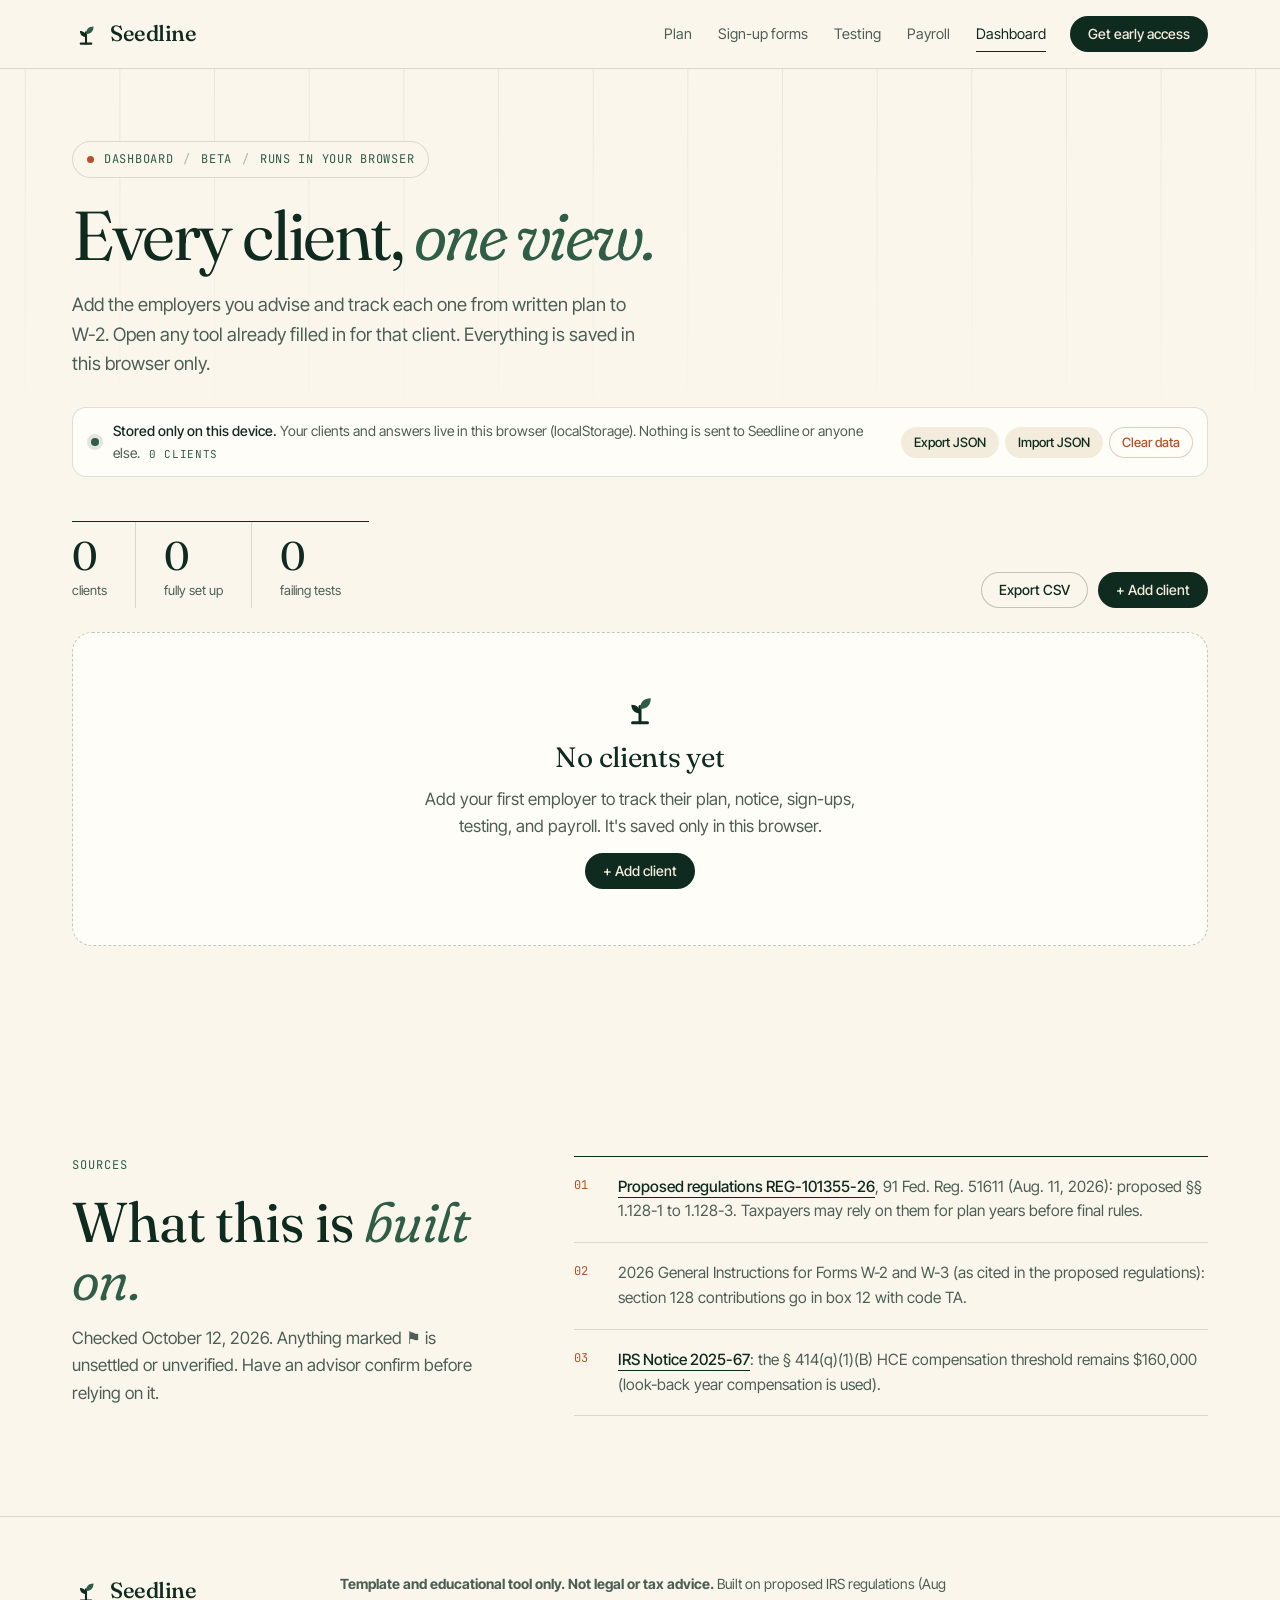
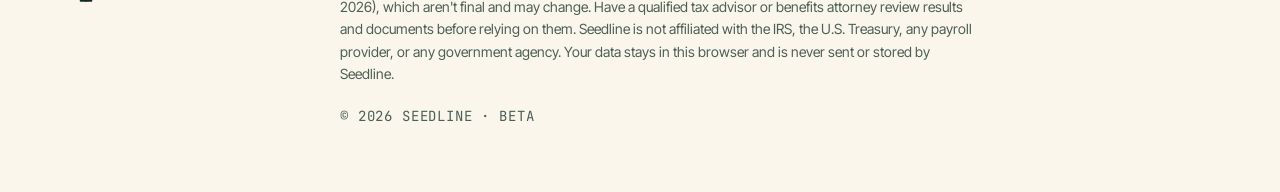
==== app/index.html @ e75ae137 "Add accountant dashboard" ====
<!doctype html><html lang="en"><head><meta charset="utf-8"><meta name="viewport" content="width=device-width,initial-scale=1">
<title>Accountant dashboard | Seedline</title><meta name="description" content="Track Trump Account contribution programs across all your client employers: plan, notice, sign-ups, testing, payroll, and deadlines."><meta name="theme-color" content="#0f2a1f">
<link rel="preconnect" href="https://fonts.googleapis.com"><link rel="preconnect" href="https://fonts.gstatic.com" crossorigin>
<link href="https://fonts.googleapis.com/css2?family=Fraunces:ital,opsz,wght@0,9..144,300..700;1,9..144,300..600&family=Inter+Tight:wght@400;500;600&family=JetBrains+Mono:wght@400;500&display=swap" rel="stylesheet">
<link rel="icon" href="data:image/svg+xml,%3Csvg xmlns='http://www.w3.org/2000/svg' viewBox='0 0 32 32'%3E%3Crect width='32' height='32' rx='8' fill='%230f2a1f'/%3E%3Cpath d='M16 26V14' stroke='%23f3ecdc' stroke-width='2.4' stroke-linecap='round'/%3E%3Cpath d='M16 16c0-5 3-8 8-8 0 5-3 8-8 8z' fill='%23e8ff6b'/%3E%3Cpath d='M16 19c0-4-2.5-6.5-6.5-6.5 0 4 2.5 6.5 6.5 6.5z' fill='%23f3ecdc'/%3E%3C/svg%3E">
<link rel="stylesheet" href="../style.css"><link rel="stylesheet" href="../plan/plan.css"><link rel="stylesheet" href="../assets/app.css"><link rel="stylesheet" href="app2.css"></head><body>
<a class="skip" href="#main">Skip to content</a>
<svg width="0" height="0" style="position:absolute" aria-hidden="true"><defs><symbol id="mark" viewBox="0 0 32 32"><path d="M16 27V14" stroke="currentColor" stroke-width="2.4" stroke-linecap="round" fill="none"/><path d="M16 16c0-5.5 3.2-8.6 8.6-8.6 0 5.5-3.1 8.6-8.6 8.6z" fill="var(--leaf,#e8ff6b)"/><path d="M16 19.5c0-4.3-2.6-6.9-6.9-6.9 0 4.3 2.6 6.9 6.9 6.9z" fill="currentColor"/><path d="M10 27h12" stroke="currentColor" stroke-width="2.4" stroke-linecap="round"/></symbol></defs></svg>
<header class="nav noprint"><div class="wrap navin">
<a class="logo" href="../" aria-label="Seedline home"><svg class="logomark"><use href="#mark"/></svg><span>Seedline</span></a>
<nav aria-label="Primary"><a href="../plan/">Plan</a><a href="../enroll/">Sign-up forms</a><a href="../test/">Testing</a><a href="../payroll/">Payroll</a><a href="../app/" aria-current=page>Dashboard</a></nav>
<a class="btn sm" href="../#signup">Get early access</a></div></header>
<main id="main">
<section class="phead noprint"><div class="wrap">
<p class="eyebrow"><span class="dot"></span>Dashboard <span class="sep">/</span> Beta <span class="sep">/</span> Runs in your browser</p>
<h1 class="ph1">Every client, <em>one view.</em></h1>
<p class="lead">Add the employers you advise and track each one from written plan to W-2. Open any tool already filled in for that client. Everything is saved in this browser only.</p>
<div class="pickrow" id="pick"></div>
<div class="databar" id="databar"></div>
</div></section>
<section class="builder noprint"><div class="wrap">
<div class="dhead"><div class="kpis" id="kpis"></div><div class="tbtns"><button class="btn ghost sm" id="expcsv">Export CSV</button><button class="btn sm" id="new">+ Add client</button></div></div>
<form class="card addc" id="addf" hidden novalidate><div class="addhd"><p class="kicker" id="addk">New client</p><button type="button" class="x2" id="cancel" aria-label="Close">×</button></div>
 <div class="row"><label class="fld"><span>Employer legal name *</span><input name="name" required></label><label class="fld"><span>EIN (optional)</span><input name="ein" pattern="\d{2}-?\d{7}" placeholder="12-3456789"></label></div>
 <div class="row"><label class="fld"><span>Plan year start *</span><input name="pystart" type="date" required></label><label class="fld"><span>Payroll provider</span><select name="payroll"><option>QuickBooks Payroll</option><option>IRIS Payroll Relief</option><option>Gusto</option><option>ADP</option><option>Paychex</option><option>Other</option></select></label></div>
 <div class="row"><label class="fld"><span>Plan administrator</span><input name="admin" placeholder="Jane Rivera, HR"></label><label class="fld"><span>Admin email</span><input name="aemail" type="email"></label></div>
 <div class="row"><label class="fld"><span>Eligible employees (approx.)</span><input name="eligible" type="number" min="0"></label><label class="fld"><span>Notes</span><input name="notes"></label></div>
 <p class="formerr" id="err" role="alert"></p><button class="btn" type="submit">Save client <span class="arr">→</span></button></form>
<div id="clients" class="clients"></div>
</div></section>
<section class="sec srcs" id="sources"><div class="wrap faqgrid">
<div class="sechead"><p class="kicker">Sources</p><h2>What this is <em>built on.</em></h2><p class="sub">Checked October 12, 2026. Anything marked ⚑ is unsettled or unverified. Have an advisor confirm before relying on it.</p></div>
<ol class="srclist"><li><a class="link" href="https://www.federalregister.gov/documents/2026/08/11/2026-16314/employer-contributions-to-trump-accounts-and-nondiscrimination-rules-for-dependent-care-assistance" target="_blank" rel="noopener">Proposed regulations REG-101355-26</a>, 91 Fed. Reg. 51611 (Aug. 11, 2026): proposed §§ 1.128-1 to 1.128-3. Taxpayers may rely on them for plan years before final rules.</li><li>2026 General Instructions for Forms W-2 and W-3 (as cited in the proposed regulations): section 128 contributions go in box 12 with code TA.</li><li><a class="link" href="https://www.irs.gov/pub/irs-drop/n-25-67.pdf" target="_blank" rel="noopener">IRS Notice 2025-67</a>: the § 414(q)(1)(B) HCE compensation threshold remains $160,000 (look-back year compensation is used).</li></ol></div></section>
</main>
<footer class="noprint"><div class="wrap foot">
<a class="logo" href="../"><svg class="logomark"><use href="#mark"/></svg><span>Seedline</span></a>
<p><b>Template and educational tool only. Not legal or tax advice.</b> Built on proposed IRS regulations (Aug 2026), which aren't final and may change. Have a qualified tax advisor or benefits attorney review results and documents before relying on them. Seedline is not affiliated with the IRS, the U.S. Treasury, any payroll provider, or any government agency. Your data stays in this browser and is never sent or stored by Seedline.</p><p class="mono small">© 2026 Seedline · Beta</p></div></footer>
<script src="../assets/store.js"></script><script src="app.js"></script>
</body></html>
---- style.css ----
/* Seedline — palette: Ink Forest #0f2a1f, Moss #2f5d46, Cream #f3ecdc, Paper #faf6ec, Sprout (accent) #e8ff6b, Clay #c4572e */
:root{--ink:#0f2a1f;--ink2:#173b2c;--moss:#2f5d46;--cream:#f3ecdc;--paper:#faf6ec;--sprout:#e8ff6b;--clay:#b8502a;--mut:#4d5f55;--line:rgba(15,42,31,.14);
--serif:"Fraunces",Georgia,"Times New Roman",serif;--sans:"Inter Tight",system-ui,-apple-system,"Segoe UI",sans-serif;--mono:"JetBrains Mono",ui-monospace,Menlo,monospace;--ease:cubic-bezier(.2,.7,.2,1)}
*{box-sizing:border-box}html{scroll-behavior:smooth}
body{margin:0;font-family:var(--sans);font-size:17px;color:var(--ink);background:var(--paper);line-height:1.6;-webkit-font-smoothing:antialiased;
background-image:linear-gradient(var(--line) 1px,transparent 1px);background-size:100% 32px;background-attachment:local}
body{background-image:none}
::selection{background:var(--sprout);color:var(--ink)}
.wrap{max-width:1200px;margin:0 auto;padding:0 32px}
a{color:inherit}
:focus-visible{outline:2px solid var(--clay);outline-offset:3px;border-radius:4px}
.skip{position:absolute;left:-999px;top:8px;background:var(--ink);color:var(--cream);padding:8px 14px;z-index:99}.skip:focus{left:8px}
.mono{font-family:var(--mono);font-size:12px;letter-spacing:.06em;text-transform:uppercase}.small{font-size:11px}
em{font-style:italic;font-weight:350;font-variation-settings:"SOFT" 100}
h1,h2,h3{font-family:var(--serif);font-weight:400;letter-spacing:-.02em;margin:0;font-optical-sizing:auto}
h2{font-size:clamp(34px,4.4vw,56px);line-height:1.04}
h2 em{color:var(--moss)}
h3{font-size:22px;line-height:1.2;letter-spacing:-.01em}
p{margin:0}
.kicker{font-family:var(--mono);font-size:12px;letter-spacing:.08em;text-transform:uppercase;color:var(--moss);margin-bottom:18px}
.sub{color:var(--mut);margin-top:16px;max-width:46ch}

/* nav */
.nav{position:sticky;top:0;z-index:20;background:rgba(250,246,236,.82);backdrop-filter:saturate(1.4) blur(12px);border-bottom:1px solid var(--line)}
.navin{display:flex;align-items:center;justify-content:space-between;height:68px;gap:24px}
.logo{display:flex;align-items:center;gap:10px;text-decoration:none;font-family:var(--serif);font-size:22px;font-weight:500;letter-spacing:-.02em;color:var(--ink)}
.logomark{width:28px;height:28px;color:var(--ink);--leaf:var(--moss)}
nav{display:flex;gap:32px;margin-left:auto}
nav a{font-size:14.5px;text-decoration:none;color:var(--mut);position:relative;padding:4px 0;transition:color .2s}
nav a::after{content:"";position:absolute;left:0;right:0;bottom:-2px;height:1px;background:var(--ink);transform:scaleX(0);transform-origin:left;transition:transform .3s var(--ease)}
nav a:hover{color:var(--ink)}nav a:hover::after{transform:scaleX(1)}

/* buttons */
.btn{display:inline-flex;align-items:center;gap:10px;background:var(--ink);color:var(--cream);border:0;border-radius:999px;padding:15px 24px;font:500 16px/1 var(--sans);text-decoration:none;cursor:pointer;transition:background .2s,transform .2s var(--ease),box-shadow .2s}
.btn:hover{background:var(--ink2);transform:translateY(-1px);box-shadow:0 10px 24px -10px rgba(15,42,31,.5)}
.btn:active{transform:translateY(0)}
.btn .arr{display:inline-block;transition:transform .25s var(--ease)}.btn:hover .arr{transform:translateX(4px)}
.btn.sm{padding:11px 18px;font-size:14px}
.btn.light{background:var(--sprout);color:var(--ink)}.btn.light:hover{background:#f1ff9a}
.link{font-weight:500;text-decoration:none;background:linear-gradient(currentColor,currentColor) 0 100%/100% 1px no-repeat;padding-bottom:2px;transition:background-size .3s var(--ease)}
.link:hover{background-size:0 1px;background-position:100% 100%}

/* hero */
.hero{position:relative;padding:88px 0 0;overflow:hidden}
.hero::before{content:"";position:absolute;inset:0;background-image:linear-gradient(90deg,var(--line) 1px,transparent 1px);background-size:calc((min(1200px,100vw) - 64px)/12) 100%;background-position:center;opacity:.5;pointer-events:none;mask-image:linear-gradient(#000,transparent 85%)}
.herogrid{position:relative;display:grid;grid-template-columns:1.05fr .95fr;gap:56px;align-items:center}
.eyebrow{display:inline-flex;align-items:center;gap:10px;font-family:var(--mono);font-size:12px;letter-spacing:.06em;text-transform:uppercase;color:var(--moss);border:1px solid var(--line);background:var(--paper);padding:8px 14px;border-radius:999px}
.eyebrow .sep{opacity:.4}
.dot{width:7px;height:7px;border-radius:50%;background:var(--clay);box-shadow:0 0 0 0 rgba(184,80,42,.5);animation:pulse 2.4s infinite}
@keyframes pulse{70%{box-shadow:0 0 0 8px rgba(184,80,42,0)}100%{box-shadow:0 0 0 0 rgba(184,80,42,0)}}
h1{font-size:clamp(46px,6.6vw,92px);line-height:.98;letter-spacing:-.035em;margin:28px 0 28px;font-weight:380}
h1 em{display:block;color:var(--moss)}
.lead{font-size:18.5px;color:var(--mut);max-width:52ch}
.cta{display:flex;align-items:center;gap:28px;margin-top:36px;flex-wrap:wrap}

/* hero art */
.art{position:relative;height:560px}
.doc{position:absolute;right:40px;top:10px;width:360px;background:#fffdf7;border:1px solid var(--line);border-radius:6px;padding:28px 28px 32px;box-shadow:0 1px 0 rgba(15,42,31,.04),0 40px 80px -30px rgba(15,42,31,.35);transform:rotate(2.2deg);animation:float 9s ease-in-out infinite}
.doc::after{content:"";position:absolute;inset:8px;border:1px solid rgba(15,42,31,.06);border-radius:3px;pointer-events:none}
.dochead{display:flex;justify-content:space-between;align-items:center;color:var(--clay)}
.docmark{width:22px;height:22px;color:var(--ink);--leaf:var(--moss)}
.doctitle{font-family:var(--serif);font-size:30px;line-height:1.05;letter-spacing:-.02em;margin:26px 0 10px}
.doc .small{color:var(--mut)}
.rule{height:1px;background:var(--ink);margin:20px 0 18px;opacity:.8}
.clauses{list-style:none;margin:0;padding:0;display:grid;gap:16px}
.clauses li{display:grid;gap:7px}.clauses b{font-family:var(--serif);font-weight:500;font-size:14px}
.ln{display:block;height:6px;border-radius:3px;background:rgba(15,42,31,.1)}
.w40{width:40%}.w50{width:50%}.w60{width:60%}.w70{width:70%}.w80{width:80%}.w85{width:85%}.w90{width:90%}
.sign{margin-top:26px;display:grid;gap:6px}.sign .ln{height:1px;background:var(--ink);opacity:.5}
.panel{position:absolute;left:0;bottom:30px;width:300px;background:var(--ink);color:var(--cream);border-radius:14px;padding:20px;box-shadow:0 30px 60px -20px rgba(15,42,31,.55);transform:rotate(-1.5deg);animation:float 9s ease-in-out -4.5s infinite}
.panelhead{display:flex;justify-content:space-between;font-size:14px;font-weight:500;padding-bottom:14px;border-bottom:1px solid rgba(243,236,220,.15);margin-bottom:8px}
.panelhead .mono{color:var(--sprout)}
.checks{list-style:none;margin:0;padding:0}
.checks li{display:flex;align-items:center;gap:12px;font-size:14px;padding:9px 0;border-bottom:1px dashed rgba(243,236,220,.12)}
.checks li:last-child{border:0}
.checks i{width:18px;height:18px;border-radius:50%;flex:none;border:1.5px solid rgba(243,236,220,.4);position:relative}
.checks .ok i{background:var(--sprout);border-color:var(--sprout)}
.checks .ok i::after{content:"";position:absolute;left:5px;top:2px;width:4px;height:8px;border:solid var(--ink);border-width:0 2px 2px 0;transform:rotate(45deg)}
.checks .todo{color:rgba(243,236,220,.6)}
.checks .ok{animation:tick .5s var(--ease) both}.checks .ok:nth-child(2){animation-delay:.15s}.checks .ok:nth-child(3){animation-delay:.3s}.checks .ok:nth-child(4){animation-delay:.45s}
@keyframes tick{from{opacity:0;transform:translateX(-6px)}}
.chip{position:absolute;right:0;bottom:90px;background:var(--sprout);color:var(--ink);border-radius:999px;padding:14px 22px;display:flex;align-items:baseline;gap:8px;box-shadow:0 20px 40px -18px rgba(15,42,31,.5);transform:rotate(-4deg)}
.chip b{font-family:var(--serif);font-size:26px;font-weight:500;letter-spacing:-.02em}.chip .mono{font-size:10.5px}
@keyframes float{50%{translate:0 -8px}}

.facts{display:grid;grid-template-columns:repeat(3,1fr);margin:72px 0 0;border-top:1px solid var(--ink);border-bottom:1px solid var(--line)}
.facts>div{padding:28px 32px 30px 0}.facts>div+div{padding-left:32px;border-left:1px solid var(--line)}
.facts dt{font-family:var(--serif);font-size:26px;letter-spacing:-.02em;line-height:1.1}
.facts dd{margin:8px 0 0;color:var(--mut);font-size:15px}

/* sections */
.sec{padding:128px 0}
.sechead{max-width:720px}
.steps{list-style:none;padding:0;margin:64px 0 0;display:grid;grid-template-columns:repeat(3,1fr);gap:0;border-top:1px solid var(--ink)}
.steps li{padding:32px 32px 8px 0;position:relative}
.steps li+li{padding-left:32px;border-left:1px solid var(--line)}
.num{display:block;font-family:var(--serif);font-style:italic;font-size:44px;color:var(--clay);line-height:1;margin-bottom:28px}
.steps p{color:var(--mut);margin-top:12px;font-size:16px}

.kit{display:grid;grid-template-columns:.8fr 1.2fr;gap:80px;margin-top:140px;align-items:start}
.kitintro{position:sticky;top:120px}
.kitlist{list-style:none;margin:0;padding:0;border-top:1px solid var(--ink)}
.kitlist li{display:grid;grid-template-columns:80px 1fr;gap:16px;padding:26px 0;border-bottom:1px solid var(--line);transition:padding .35s var(--ease),background .35s}
.kitlist li:hover{padding-left:14px;background:linear-gradient(90deg,rgba(232,255,107,.35),transparent 70%)}
.kitlist .mono{color:var(--clay);padding-top:6px}
.kitlist p{color:var(--mut);margin-top:6px;font-size:16px}

/* band */
.band,.signup{position:relative;background:var(--ink);color:var(--cream);overflow:hidden;isolation:isolate}
.grain{position:absolute;inset:0;width:100%;height:100%;opacity:.18;mix-blend-mode:overlay;pointer-events:none;z-index:-1}
.band .kicker,.signup .kicker{color:var(--sprout)}
.band h2 em{color:var(--sprout)}
.who{display:grid;grid-template-columns:1.3fr 1fr 1fr;margin-top:64px;border-top:1px solid rgba(243,236,220,.25)}
.who article{padding:32px 32px 8px 0;transition:transform .35s var(--ease)}
.who article+article{padding-left:32px;border-left:1px solid rgba(243,236,220,.15)}
.who article:first-child h3{font-size:34px}
.who .mono{color:rgba(243,236,220,.55)}
.who h3{margin:14px 0 12px;font-size:26px}
.who p{color:rgba(243,236,220,.75)}
.who article:hover{transform:translateY(-4px)}

/* checker */
.checkgrid{display:grid;grid-template-columns:.85fr 1.15fr;gap:80px;align-items:start}
.checkintro{position:sticky;top:120px}
.ringwrap{position:relative;width:200px;height:200px;margin-top:48px}
.ring{width:100%;height:100%;transform:rotate(-90deg)}
.ring circle{fill:none;stroke-width:6}
.ring .track{stroke:var(--line)}
.ring .prog{stroke:var(--moss);stroke-linecap:round;transition:stroke-dashoffset .8s var(--ease),stroke .4s}
.scored .ring .prog{stroke:var(--clay)}
.ringlabel{position:absolute;inset:0;display:grid;place-content:center;text-align:center}
.ringlabel b{font-family:var(--serif);font-size:64px;font-weight:400;line-height:1}
.ringlabel span{font-family:var(--mono);font-size:11px;text-transform:uppercase;letter-spacing:.06em;color:var(--mut);margin-top:6px}
.checkcard{background:#fffdf7;border:1px solid var(--line);border-radius:20px;padding:12px 40px 40px;box-shadow:0 30px 60px -40px rgba(15,42,31,.3)}
fieldset{border:0;border-bottom:1px solid var(--line);margin:0;padding:26px 0;display:grid;grid-template-columns:1fr auto;gap:24px;align-items:center}
legend{float:left;font-size:16.5px;line-height:1.45;display:flex;gap:16px}
.qn{font-family:var(--mono);font-size:12px;color:var(--clay);padding-top:4px}
.seg{display:inline-flex;background:var(--cream);border-radius:999px;padding:4px;gap:2px}
.seg label{position:relative;cursor:pointer}
.seg input{position:absolute;opacity:0;inset:0;cursor:pointer}
.seg span{display:block;padding:9px 18px;border-radius:999px;font-size:14px;font-weight:500;color:var(--mut);white-space:nowrap;transition:background .25s var(--ease),color .2s,box-shadow .25s}
.seg label:hover span{color:var(--ink)}
.seg input:checked+span{background:var(--ink);color:var(--cream);box-shadow:0 4px 10px -4px rgba(15,42,31,.5)}
.seg input:focus-visible+span{outline:2px solid var(--clay);outline-offset:2px}
.formerr{color:var(--clay);font-size:14px;min-height:20px;margin:16px 0 4px}
#q .btn{margin-top:4px}
#result:not(:empty){margin-top:32px;padding-top:28px;border-top:1px solid var(--ink);animation:tick .6s var(--ease)}
.score{display:flex;align-items:baseline;gap:10px;margin-bottom:18px}.score b{font-family:var(--serif);font-size:48px;font-weight:400;line-height:1}.score span{color:var(--mut)}
.todo{margin:10px 0 20px;padding:0;list-style:none;counter-reset:t}
.todo li{counter-increment:t;display:grid;grid-template-columns:36px 1fr;padding:12px 0;border-bottom:1px dashed var(--line);font-size:15.5px}
.todo li::before{content:counter(t,decimal-leading-zero);font-family:var(--mono);font-size:12px;color:var(--clay);padding-top:3px}

/* faq */
.faqgrid{display:grid;grid-template-columns:.8fr 1.2fr;gap:80px}
.faqs{border-top:1px solid var(--ink)}
details{border-bottom:1px solid var(--line)}
summary{list-style:none;cursor:pointer;padding:24px 48px 24px 0;font-family:var(--serif);font-size:22px;letter-spacing:-.01em;position:relative;transition:color .2s}
summary::-webkit-details-marker{display:none}
summary::after,summary::before{content:"";position:absolute;right:8px;top:50%;width:14px;height:1.5px;background:var(--ink);transition:transform .35s var(--ease)}
summary::before{transform:rotate(90deg)}
details[open] summary::before{transform:rotate(0)}
summary:hover{color:var(--moss)}
details p{color:var(--mut);padding:0 48px 26px 0;max-width:62ch}
details[open] p{animation:tick .4s var(--ease)}

/* signup */
.signup{padding:120px 0}
.signgrid{display:grid;grid-template-columns:1fr 1fr;gap:80px;align-items:end;position:relative}
.signup h2{font-size:clamp(44px,6vw,84px);letter-spacing:-.035em}
.signup .sub{color:rgba(243,236,220,.75)}
.signform{display:grid;gap:14px;position:relative;z-index:1}
.fl{display:grid;gap:8px}
.fl span{font-family:var(--mono);font-size:11px;letter-spacing:.08em;text-transform:uppercase;color:rgba(243,236,220,.6)}
.fl input,.fl select{font:inherit;font-size:17px;color:var(--cream);background:rgba(243,236,220,.06);border:1px solid rgba(243,236,220,.25);border-radius:12px;padding:15px 16px;transition:border-color .2s,background .2s;appearance:none}
.fl select{background-image:linear-gradient(45deg,transparent 50%,var(--cream) 50%),linear-gradient(135deg,var(--cream) 50%,transparent 50%);background-position:calc(100% - 22px) 50%,calc(100% - 16px) 50%;background-size:6px 6px;background-repeat:no-repeat}
.fl select option{color:var(--ink)}
.fl input::placeholder{color:rgba(243,236,220,.4)}
.fl input:focus,.fl select:focus{outline:none;border-color:var(--sprout);background-color:rgba(243,236,220,.1)}
.signform .btn{justify-content:center;margin-top:6px;padding:17px}
.signform .btn:focus-visible{outline-color:var(--sprout)}
.bigmark{position:absolute;right:-60px;top:-170px;width:360px;height:360px;color:rgba(243,236,220,.05);--leaf:rgba(232,255,107,.07);z-index:0;pointer-events:none}

footer{padding:56px 0 64px;border-top:1px solid var(--line)}
.foot{display:grid;grid-template-columns:220px 1fr;gap:20px 48px;align-items:start}
.foot p{font-size:14px;color:var(--mut);max-width:80ch}.foot .mono{grid-column:2}

/* reveal */
.js .reveal{opacity:0;transform:translateY(18px);transition:opacity .8s var(--ease),transform .8s var(--ease)}
.js .reveal.in{opacity:1;transform:none}
@media (prefers-reduced-motion:reduce){*{animation:none!important;transition:none!important;scroll-behavior:auto!important}.js .reveal{opacity:1;transform:none}}

/* responsive */
@media (max-width:980px){
 nav{display:none}
 .herogrid,.kit,.checkgrid,.faqgrid,.signgrid{grid-template-columns:1fr;gap:48px}
 .kitintro,.checkintro{position:static}
 .art{height:500px;max-width:520px}
 .kit{margin-top:96px}
}
@media (max-width:640px){
 body{font-size:16px}.wrap{padding:0 20px}
 .hero{padding-top:48px}
 .eyebrow{font-size:10.5px;padding:7px 12px}
 h1{margin:22px 0}
 .lead{font-size:17px}
 .art{height:440px}
 .doc{width:260px;right:0;padding:20px}.doctitle{font-size:23px;margin:18px 0 8px}
 .panel{width:236px;bottom:10px;padding:16px}.checks li{font-size:13px;padding:7px 0}
 .chip{bottom:auto;top:-8px;left:-4px;right:auto;padding:10px 16px}.chip b{font-size:20px}
 .facts,.steps,.who{grid-template-columns:1fr}
 .facts>div,.facts>div+div,.steps li,.steps li+li,.who article,.who article+article{padding:22px 0;border-left:0;border-top:1px solid var(--line)}
 .facts>div:first-child,.steps li:first-child,.who article:first-child{border-top:0}
 .who article+article{border-top-color:rgba(243,236,220,.15)}
 .num{font-size:34px;margin-bottom:14px}
 .sec{padding:88px 0}
 .kitlist li{grid-template-columns:52px 1fr}
 .checkcard{padding:4px 20px 28px;border-radius:16px}
 fieldset{grid-template-columns:1fr;gap:14px;padding:22px 0}
 .seg{justify-self:start}
 .ringwrap{width:150px;height:150px;margin-top:32px}.ringlabel b{font-size:48px}
 summary{font-size:19px}
 .signup{padding:88px 0}
 .foot{grid-template-columns:1fr}.foot .mono{grid-column:1}
}
/* pass 2 */
.art{height:600px;margin-right:-20px}
.doc{width:400px;right:20px;top:0;padding:34px 34px 38px}
.doctitle{font-size:34px}
.panel{left:-10px;bottom:0;width:290px}
.chip{right:-6px;bottom:auto;top:250px}
.clauses{gap:20px}
@media (max-width:640px){
 .nav .btn.sm{padding:9px 14px;font-size:13px}
 .eyebrow{display:flex;flex-wrap:wrap;gap:4px 8px;border-radius:12px;width:fit-content;max-width:100%}
 .art{height:470px;margin:0}
 .doc{width:270px;right:0;top:0;padding:22px}
 .doctitle{font-size:24px}
 .panel{left:0;bottom:0;width:240px}
 .chip{top:auto;bottom:200px;right:-4px;left:auto}
}
/* pass 3 */
.chip{top:auto;bottom:70px;right:10px}
.panel{bottom:40px}
@media (max-width:640px){.chip{bottom:auto;top:24px;left:-2px;right:auto}.doc{top:40px}.panel{bottom:0}}
@media (max-width:640px){.art{height:500px}.doc{top:72px}.chip{top:8px}}

.betacta{display:inline-flex;align-items:center;gap:8px;font-size:15px;font-weight:500;text-decoration:none;color:var(--moss);padding:7px 14px 7px 8px;border-radius:999px;background:rgba(232,255,107,.55);transition:background .2s}.betacta:hover{background:var(--sprout)}.betacta .mono{font-size:10px;background:var(--ink);color:var(--sprout);padding:3px 7px;border-radius:999px}

.tools{display:grid;grid-template-columns:repeat(4,1fr);border-top:1px solid var(--ink);margin-top:20px}
.tools a{padding:20px 22px 22px 0;text-decoration:none;display:grid;gap:6px;transition:background .3s}
.tools a+a{padding-left:22px;border-left:1px solid var(--line)}
.tools a:hover{background:linear-gradient(180deg,rgba(232,255,107,.3),transparent)}
.tools .mono{color:var(--clay)}.tools b{font-family:var(--serif);font-weight:500;font-size:20px}.tools span:last-child{font-size:14px;color:var(--mut)}
@media (max-width:980px){.tools{grid-template-columns:1fr 1fr}.tools a:nth-child(3){border-left:0;padding-left:0}.tools a{border-top:1px solid var(--line)}}
@media (max-width:640px){.tools{grid-template-columns:1fr}.tools a,.tools a+a{padding:16px 0;border-left:0}}
---- plan/plan.css ----
.phead{position:relative;padding:72px 0 8px}
.phead::before{content:"";position:absolute;inset:0;background-image:linear-gradient(90deg,var(--line) 1px,transparent 1px);background-size:calc((min(1200px,100vw) - 64px)/12) 100%;background-position:center;opacity:.5;pointer-events:none;mask-image:linear-gradient(#000,transparent 90%)}
.phead .wrap{position:relative}
.ph1{font-size:clamp(42px,5.4vw,76px);margin:24px 0 20px;max-width:16ch}
.ph1 em{display:inline;color:var(--moss)}
.builder{padding:56px 0 120px}
.bgrid{display:grid;grid-template-columns:260px 1fr;gap:64px;align-items:start}
.rail{position:sticky;top:110px}
.stepper{list-style:none;margin:0;padding:0;border-top:1px solid var(--ink)}
.stepper li{display:flex;gap:14px;align-items:center;padding:14px 0;border-bottom:1px solid var(--line);color:var(--mut);font-size:15px;transition:color .2s,padding .3s var(--ease)}
.stepper .sn{font-family:var(--mono);font-size:11px;color:var(--mut);width:26px;height:26px;border-radius:50%;border:1px solid var(--line);display:grid;place-items:center;flex:none;transition:all .25s}
.stepper li.on{color:var(--ink);font-weight:500;padding-left:6px}
.stepper li.on .sn{background:var(--ink);color:var(--sprout);border-color:var(--ink)}
.stepper li.done .sn{background:var(--sprout);border-color:var(--sprout);color:var(--ink)}
.railnote{margin-top:28px;font-size:14px;color:var(--mut)}.railnote .mono{color:var(--clay);margin-bottom:6px}
.card{background:#fffdf7;border:1px solid var(--line);border-radius:20px;padding:40px 44px 32px;box-shadow:0 30px 60px -40px rgba(15,42,31,.3);min-height:520px;display:flex;flex-direction:column}
.step{flex:1;animation:tick .45s var(--ease)}
.sh{font-size:clamp(28px,3vw,38px);line-height:1.08;margin-bottom:28px}
.row{display:grid;grid-template-columns:1fr 1fr;gap:18px}
.fld{display:grid;gap:8px;margin-bottom:18px}.fld.w2{grid-column:1/-1}
.fld>span{font-family:var(--mono);font-size:11px;letter-spacing:.08em;text-transform:uppercase;color:var(--mut)}
.fld input,.fld select,.inl{font:inherit;font-size:16.5px;color:var(--ink);background:var(--paper);border:1px solid rgba(15,42,31,.2);border-radius:12px;padding:13px 15px;transition:border-color .2s,box-shadow .2s;appearance:none;width:100%}
.fld select{background-image:linear-gradient(45deg,transparent 50%,var(--ink) 50%),linear-gradient(135deg,var(--ink) 50%,transparent 50%);background-position:calc(100% - 22px) 50%,calc(100% - 16px) 50%;background-size:6px 6px;background-repeat:no-repeat;padding-right:40px}
.fld input:focus,.fld select:focus,.inl:focus{outline:none;border-color:var(--moss);box-shadow:0 0 0 4px rgba(47,93,70,.12)}
.fld input:user-invalid{border-color:var(--clay)}
.inl{width:64px;padding:4px 8px;font-size:15px;text-align:center;margin:0 4px}
.hint{font-size:14.5px;color:var(--mut);border-left:2px solid var(--sprout);padding:2px 0 2px 14px;margin:8px 0 6px;max-width:62ch}
.warn{font-size:14.5px;color:var(--clay);background:rgba(184,80,42,.07);border-radius:10px;padding:12px 14px;margin:6px 0 12px}
.opts{display:grid;gap:10px;margin-bottom:20px}
.opt{position:relative;cursor:pointer}
.opt input{position:absolute;opacity:0}
.opt>span{display:grid;gap:3px;padding:16px 18px 16px 50px;border:1px solid var(--line);border-radius:14px;background:var(--paper);transition:border-color .2s,background .2s,box-shadow .2s;position:relative}
.opt>span::before{content:"";position:absolute;left:18px;top:19px;width:16px;height:16px;border-radius:50%;border:1.5px solid rgba(15,42,31,.35);transition:all .2s}
.opt b{font-weight:500}.opt i{font-style:normal;font-size:14.5px;color:var(--mut)}
.opt:hover>span{border-color:rgba(15,42,31,.35)}
.opt input:checked+span{border-color:var(--ink);background:#fff;box-shadow:0 8px 20px -14px rgba(15,42,31,.5)}
.opt input:checked+span::before{border:5px solid var(--ink);background:var(--sprout)}
.opt input:focus-visible+span{outline:2px solid var(--clay);outline-offset:2px}
.chk{display:flex;gap:12px;align-items:center;padding:10px 0;font-size:15.5px;cursor:pointer;flex-wrap:wrap}
.chk>input{appearance:none;width:20px;height:20px;border:1.5px solid rgba(15,42,31,.35);border-radius:6px;flex:none;margin:0;display:grid;place-items:center;cursor:pointer;transition:all .2s}
.chk>input:checked{background:var(--ink);border-color:var(--ink)}
.chk>input:checked::after{content:"";width:5px;height:10px;border:solid var(--sprout);border-width:0 2px 2px 0;transform:translateY(-1px) rotate(45deg)}
.chk>span{flex:1;min-width:0}
.gap{margin:6px 0 2px;color:var(--clay)}
.meter{font-size:14.5px;color:var(--mut);margin:-4px 0 14px;display:grid;gap:8px}
.meter b{font-family:var(--serif);font-weight:500;color:var(--ink);font-size:18px}
.meter.bad{color:var(--clay)}
.bar{display:block;height:6px;border-radius:3px;background:var(--cream);overflow:hidden}.bar i{display:block;height:100%;background:var(--moss);border-radius:3px;transition:width .4s var(--ease)}
.nav2{display:flex;justify-content:space-between;align-items:center;border-top:1px solid var(--line);padding-top:22px;margin-top:8px}
.nav2 .mono{color:var(--mut)}
.btn.ghost{background:transparent;color:var(--ink);box-shadow:inset 0 0 0 1px rgba(15,42,31,.25)}
.btn.ghost:hover{background:var(--cream);box-shadow:inset 0 0 0 1px var(--ink)}
.formerr{margin:8px 0 0}

.out{padding:56px 0 40px;background:var(--cream)}
.toolbar{display:flex;justify-content:space-between;align-items:end;gap:24px;flex-wrap:wrap;margin-bottom:36px}
.toolbar .sh{margin:0}.tbtns{display:flex;gap:10px;flex-wrap:wrap}
#docs{display:grid;gap:40px;justify-items:center}
.paper{background:#fffdf7;width:100%;max-width:816px;padding:72px 80px 64px;border-radius:4px;box-shadow:0 1px 0 rgba(15,42,31,.05),0 40px 80px -40px rgba(15,42,31,.35);position:relative;font-family:var(--serif);font-size:15.5px;line-height:1.65}
.paper::after{content:"";position:absolute;inset:10px;border:1px solid rgba(15,42,31,.06);pointer-events:none}
.pmeta{display:flex;justify-content:space-between;color:var(--clay);font-family:var(--mono)}
.ptitle{font-size:40px;line-height:1.05;letter-spacing:-.025em;margin:28px 0 12px;font-weight:400}
.psub{color:var(--mut);font-family:var(--sans);font-size:15px;padding-bottom:24px;border-bottom:1px solid var(--ink)}
.paper section{margin-top:28px;break-inside:auto}
.paper h2{font-size:21px;line-height:1.2;margin:0 0 10px;font-weight:500;display:flex;align-items:baseline;gap:14px}
.paper h2 span{font-family:var(--mono);font-size:11px;color:var(--clay);letter-spacing:.06em;text-transform:uppercase;width:52px;flex:none}
.paper section>p,.paper dl{padding-left:66px}.paper p+p{margin-top:10px}
.paper dl{margin:0;display:grid;grid-template-columns:150px 1fr;gap:6px 18px}.paper dt{font-weight:500}.paper dd{margin:0}
.paper b{font-weight:600}
.unc{display:block;font-family:var(--sans);font-size:13px;color:var(--clay);margin-top:6px}.unc::before{content:"⚑ Open question · "}
.sig{display:grid;grid-template-columns:1.4fr 1fr;gap:40px;margin-top:56px}.sig>div{display:grid;gap:8px}.sl{height:40px;border-bottom:1px solid var(--ink)}
.pdis{font-family:var(--sans);font-size:12.5px;color:var(--mut);border-top:1px solid var(--line);margin-top:36px;padding-top:14px}
.notice .ngrid{display:grid;grid-template-columns:240px 1fr;gap:32px;margin:28px 0 8px;align-items:start}
.nbig{background:var(--ink);color:var(--cream);border-radius:14px;padding:22px 24px;display:grid;gap:4px}.nbig .mono{color:var(--sprout)}
.nbig b{font-size:52px;font-weight:400;letter-spacing:-.03em;line-height:1.05}
.notice h3{font-size:19px;margin:22px 0 6px;font-weight:500}
.nsteps{padding-left:20px;margin:6px 0}.nsteps li{margin:4px 0}
.srcs{padding:100px 0}
.srclist{margin:0;padding:0;list-style:none;counter-reset:s;border-top:1px solid var(--ink)}
.srclist li{counter-increment:s;position:relative;padding-left:44px!important;padding:18px 0;border-bottom:1px solid var(--line);font-size:15.5px;color:var(--mut)}
.srclist li::before{position:absolute;left:0;top:19px;content:counter(s,decimal-leading-zero);font-family:var(--mono);font-size:12px;color:var(--clay)}
.srclist .link{color:var(--ink)}
@media (max-width:980px){.bgrid{grid-template-columns:1fr;gap:28px}.rail{position:static}.stepper{display:flex;border:0;gap:6px}.stepper li{border:0;padding:0}.stepper li>span:last-child{display:none}.stepper li.on>span:last-child{display:inline}.stepper li.on{padding:0}.railnote{display:none}}
@media (max-width:640px){.phead{padding-top:40px}.builder{padding:28px 0 80px}.card{padding:28px 20px 22px;border-radius:16px;min-height:0}.row{grid-template-columns:1fr;gap:0}
.paper{padding:40px 22px 36px}.ptitle{font-size:30px}.paper section>p,.paper dl{padding-left:0}.paper dl{grid-template-columns:1fr;gap:2px}.paper dd{margin-bottom:8px}.paper h2{flex-direction:column;gap:2px}
.notice .ngrid{grid-template-columns:1fr}.sig{grid-template-columns:1fr}.toolbar{align-items:start}.srcs{padding:72px 0}}
@media print{
 @page{size:letter;margin:.55in .65in}
 body{background:#fff;font-size:11pt}.noprint,.srcs,footer,.skip{display:none!important}
 main{display:block}.out{background:none;padding:0}.out .wrap{padding:0;max-width:none}#docs{display:block}
 .paper{box-shadow:none;padding:0;max-width:none;border-radius:0;font-size:10.5pt;line-height:1.5}.paper::after{display:none}
 .notice{break-before:page}.paper h2{break-after:avoid}.sig{break-inside:avoid}
 .nbig{-webkit-print-color-adjust:exact;print-color-adjust:exact}
 .ptitle{font-size:22pt;margin:12px 0 6px}.psub{padding-bottom:10px;font-size:9.5pt}
 .paper{font-size:9.8pt;line-height:1.42}.paper section{margin-top:12px}.paper h2{font-size:12pt;margin-bottom:4px}
 .paper section>p,.paper dl{padding-left:0}.paper h2 span{width:44px}.paper dl{grid-template-columns:130px 1fr;gap:2px 14px}
 .sig{margin-top:22px;gap:28px}.sl{height:26px}.pdis{margin-top:14px;padding-top:8px;font-size:8pt}.unc{font-size:8.5pt;margin-top:2px}
 .notice .ngrid{margin:14px 0 4px;grid-template-columns:200px 1fr}.nbig b{font-size:34pt}.notice h3{font-size:12pt;margin:12px 0 3px}
}
.nextup{display:flex;gap:22px;align-items:center;flex-wrap:wrap;margin:-14px 0 28px;font-size:15px}.nextup .mono{color:var(--clay)}
---- assets/app.css ----
/* shared module styles (on top of ../style.css + ../plan/plan.css) */
[hidden]{display:none!important}
nav a[aria-current=page]{color:var(--ink)}nav a[aria-current=page]::after{transform:scaleX(1)}
nav{gap:26px}
.databar{display:flex;gap:14px;align-items:center;flex-wrap:wrap;border:1px solid var(--line);background:#fffdf7;border-radius:14px;padding:12px 14px 12px 18px;font-size:14px;color:var(--mut);margin-top:28px}
.databar p{flex:1;min-width:240px}.databar b{color:var(--ink);font-weight:500}.databar .mono{margin-left:6px;color:var(--moss)}
.dbdot{width:8px;height:8px;border-radius:50%;background:var(--moss);box-shadow:0 0 0 4px rgba(47,93,70,.14);flex:none}
.dbbtns{display:flex;gap:6px;flex-wrap:wrap}
.tbtn{font:500 13px/1 var(--sans);color:var(--ink);background:var(--cream);border:0;border-radius:999px;padding:9px 13px;cursor:pointer;transition:background .2s;white-space:nowrap}
.tbtn:hover{background:#ebe2cc}.tbtn.warnb{color:var(--clay);background:transparent;box-shadow:inset 0 0 0 1px rgba(184,80,42,.3)}.tbtn.warnb:hover{background:rgba(184,80,42,.07)}
.picker{display:inline-flex;align-items:center;gap:10px;background:var(--ink);color:var(--cream);border-radius:999px;padding:6px 6px 6px 16px}
.picker .mono{color:var(--sprout)}
.picker select{font:500 14px var(--sans);color:var(--ink);background:var(--paper);border:0;border-radius:999px;padding:8px 32px 8px 14px;appearance:none;background-image:linear-gradient(45deg,transparent 50%,var(--ink) 50%),linear-gradient(135deg,var(--ink) 50%,transparent 50%);background-position:calc(100% - 17px) 50%,calc(100% - 12px) 50%;background-size:5px 5px;background-repeat:no-repeat;max-width:220px}
.pickrow{display:flex;align-items:center;gap:16px;flex-wrap:wrap;margin-top:22px}.small2{font-size:14px}
#toast{position:fixed;left:50%;bottom:24px;transform:translate(-50%,20px);background:var(--ink);color:var(--cream);padding:12px 18px;border-radius:999px;font-size:14px;opacity:0;pointer-events:none;transition:all .3s var(--ease);z-index:50}
#toast.on{opacity:1;transform:translate(-50%,0)}
.tools{display:grid;grid-template-columns:repeat(4,1fr);border-top:1px solid var(--ink);margin-top:20px}
.tools a{padding:20px 22px 22px 0;text-decoration:none;display:grid;gap:6px;transition:background .3s}
.tools a+a{padding-left:22px;border-left:1px solid var(--line)}
.tools a:hover{background:linear-gradient(180deg,rgba(232,255,107,.3),transparent)}
.tools .mono{color:var(--clay)}.tools b{font-family:var(--serif);font-weight:500;font-size:20px}.tools span:last-child{font-size:14px;color:var(--mut)}
/* generic layout for module pages */
.mgrid{display:grid;grid-template-columns:minmax(0,1fr) 340px;gap:48px;align-items:start}
.side{position:sticky;top:100px;display:grid;gap:16px}
.scard{background:var(--ink);color:var(--cream);border-radius:18px;padding:22px 24px}
.scard .mono{color:var(--sprout)}.scard p{color:rgba(243,236,220,.8);font-size:14.5px;margin-top:8px}.scard b{color:var(--cream);font-weight:500}
.scard ul{margin:10px 0 0;padding-left:18px;font-size:14px;color:rgba(243,236,220,.8)}.scard li{margin:4px 0}
.pill{display:inline-flex;align-items:center;gap:6px;font-family:var(--mono);font-size:10.5px;letter-spacing:.06em;text-transform:uppercase;border-radius:999px;padding:4px 9px;background:var(--cream);color:var(--mut);white-space:nowrap}
.pill.ok{background:var(--sprout);color:var(--ink)}.pill.no{background:rgba(184,80,42,.12);color:var(--clay)}.pill.mid{background:#efe3c2;color:#7a5a12}
.pill::before{content:"";width:6px;height:6px;border-radius:50%;background:currentColor;opacity:.7}
.unc2{font-size:13.5px;color:var(--clay);display:flex;gap:8px}.unc2::before{content:"⚑";flex:none}
.out2{background:var(--cream);padding:48px 0 56px}
.tbl{width:100%;border-collapse:collapse;font-size:14px}
.tbl th{font-family:var(--mono);font-size:10.5px;letter-spacing:.06em;text-transform:uppercase;color:var(--mut);font-weight:400;text-align:left;padding:10px 8px;border-bottom:1px solid var(--ink);white-space:nowrap}
.tbl td{padding:9px 8px;border-bottom:1px solid var(--line);vertical-align:middle}
.tbl td.n,.tbl th.n{text-align:right;font-variant-numeric:tabular-nums}
.tblwrap{overflow-x:auto;-webkit-overflow-scrolling:touch}
@media (max-width:1100px){nav{gap:18px}nav a{font-size:13.5px}}
@media (max-width:980px){.mgrid{grid-template-columns:minmax(0,1fr)}.mgrid>*{min-width:0}.side{position:static}.tools{grid-template-columns:1fr 1fr}.tools a:nth-child(3){border-left:0;padding-left:0}.tools a{border-top:1px solid var(--line)}}
@media (max-width:640px){.tools{grid-template-columns:1fr}.tools a,.tools a+a{padding:16px 0;border-left:0}.databar{padding:14px}.picker select{max-width:170px}}
@media print{.databar,.pickrow,#toast,.side,.nav,footer,.srcs,.phead{display:none!important}.out2{background:none;padding:0}.mgrid{display:block}}
---- app/app2.css ----
.builder{padding:36px 0 110px}
.dhead{display:flex;justify-content:space-between;align-items:end;gap:24px;flex-wrap:wrap;margin-bottom:24px}
.kpis{display:flex;gap:0;border-top:1px solid var(--ink)}
.kpis div{padding:14px 28px 4px 0}.kpis div+div{padding-left:28px;border-left:1px solid var(--line)}
.kpis b{display:block;font-family:var(--serif);font-weight:400;font-size:40px;line-height:1;letter-spacing:-.02em}.kpis span{font-size:13px;color:var(--mut)}
.addc{min-height:0;margin-bottom:24px;padding:28px 32px}.addhd{display:flex;justify-content:space-between;align-items:center}
.x2{border:0;background:var(--cream);width:34px;height:34px;border-radius:50%;font-size:18px;cursor:pointer;color:var(--ink)}
.clients{display:grid;gap:16px}
.cl2{background:#fffdf7;border:1px solid var(--line);border-radius:20px;padding:24px 28px;display:grid;grid-template-columns:1.1fr 1.6fr 1fr;gap:28px;align-items:start;box-shadow:0 20px 40px -36px rgba(15,42,31,.35)}
.cl2 h3{font-size:26px;letter-spacing:-.02em}.cl2 .meta{font-size:13.5px;color:var(--mut);margin-top:6px}
.ring2{display:flex;align-items:center;gap:12px;margin-top:16px}.ring2 svg{width:44px;height:44px;transform:rotate(-90deg)}.ring2 circle{fill:none;stroke-width:4}.ring2 .t{stroke:var(--cream)}.ring2 .p{stroke:var(--moss);stroke-linecap:round}
.ring2 span{font-size:13.5px;color:var(--mut)}.ring2 b{font-family:var(--serif);font-weight:500;color:var(--ink);font-size:18px}
.steps2{list-style:none;margin:0;padding:0;display:grid;gap:2px}
.steps2 li{display:grid;grid-template-columns:1fr auto auto;gap:10px;align-items:center;padding:7px 0;border-bottom:1px dashed var(--line);font-size:14.5px}
.steps2 li:last-child{border:0}
.steps2 a.go{font-size:13px;text-decoration:none;color:var(--moss);font-weight:500;padding:4px 10px;border-radius:999px;background:rgba(47,93,70,.08);white-space:nowrap}.steps2 a.go:hover{background:var(--sprout);color:var(--ink)}
.steps2 button.go{font:500 13px var(--sans);border:0;cursor:pointer;color:var(--moss);padding:4px 10px;border-radius:999px;background:rgba(47,93,70,.08)}
.dl{display:grid;gap:10px}.dl div{display:grid;gap:2px;padding-left:14px;border-left:2px solid var(--sprout)}.dl div.soon{border-color:var(--clay)}
.dl .mono{color:var(--mut)}.dl b{font-family:var(--serif);font-weight:500;font-size:17px}.dl span{font-size:13px;color:var(--mut)}
.cact{display:flex;gap:6px;margin-top:16px;flex-wrap:wrap}
.empty{background:#fffdf7;border:1px dashed rgba(15,42,31,.25);border-radius:20px;padding:56px 32px;text-align:center;display:grid;gap:12px;justify-items:center}
.empty h3{font-size:28px}.empty p{color:var(--mut);max-width:48ch}
@media (max-width:1100px){.cl2{grid-template-columns:1fr 1fr}.cl2>div:last-child{grid-column:1/-1}.dl{grid-template-columns:repeat(3,1fr)}}
@media (max-width:640px){.cl2{grid-template-columns:1fr;padding:20px}.dl{grid-template-columns:1fr}.kpis b{font-size:30px}.kpis div{padding-right:16px}.kpis div+div{padding-left:16px}.addc{padding:22px 20px}}
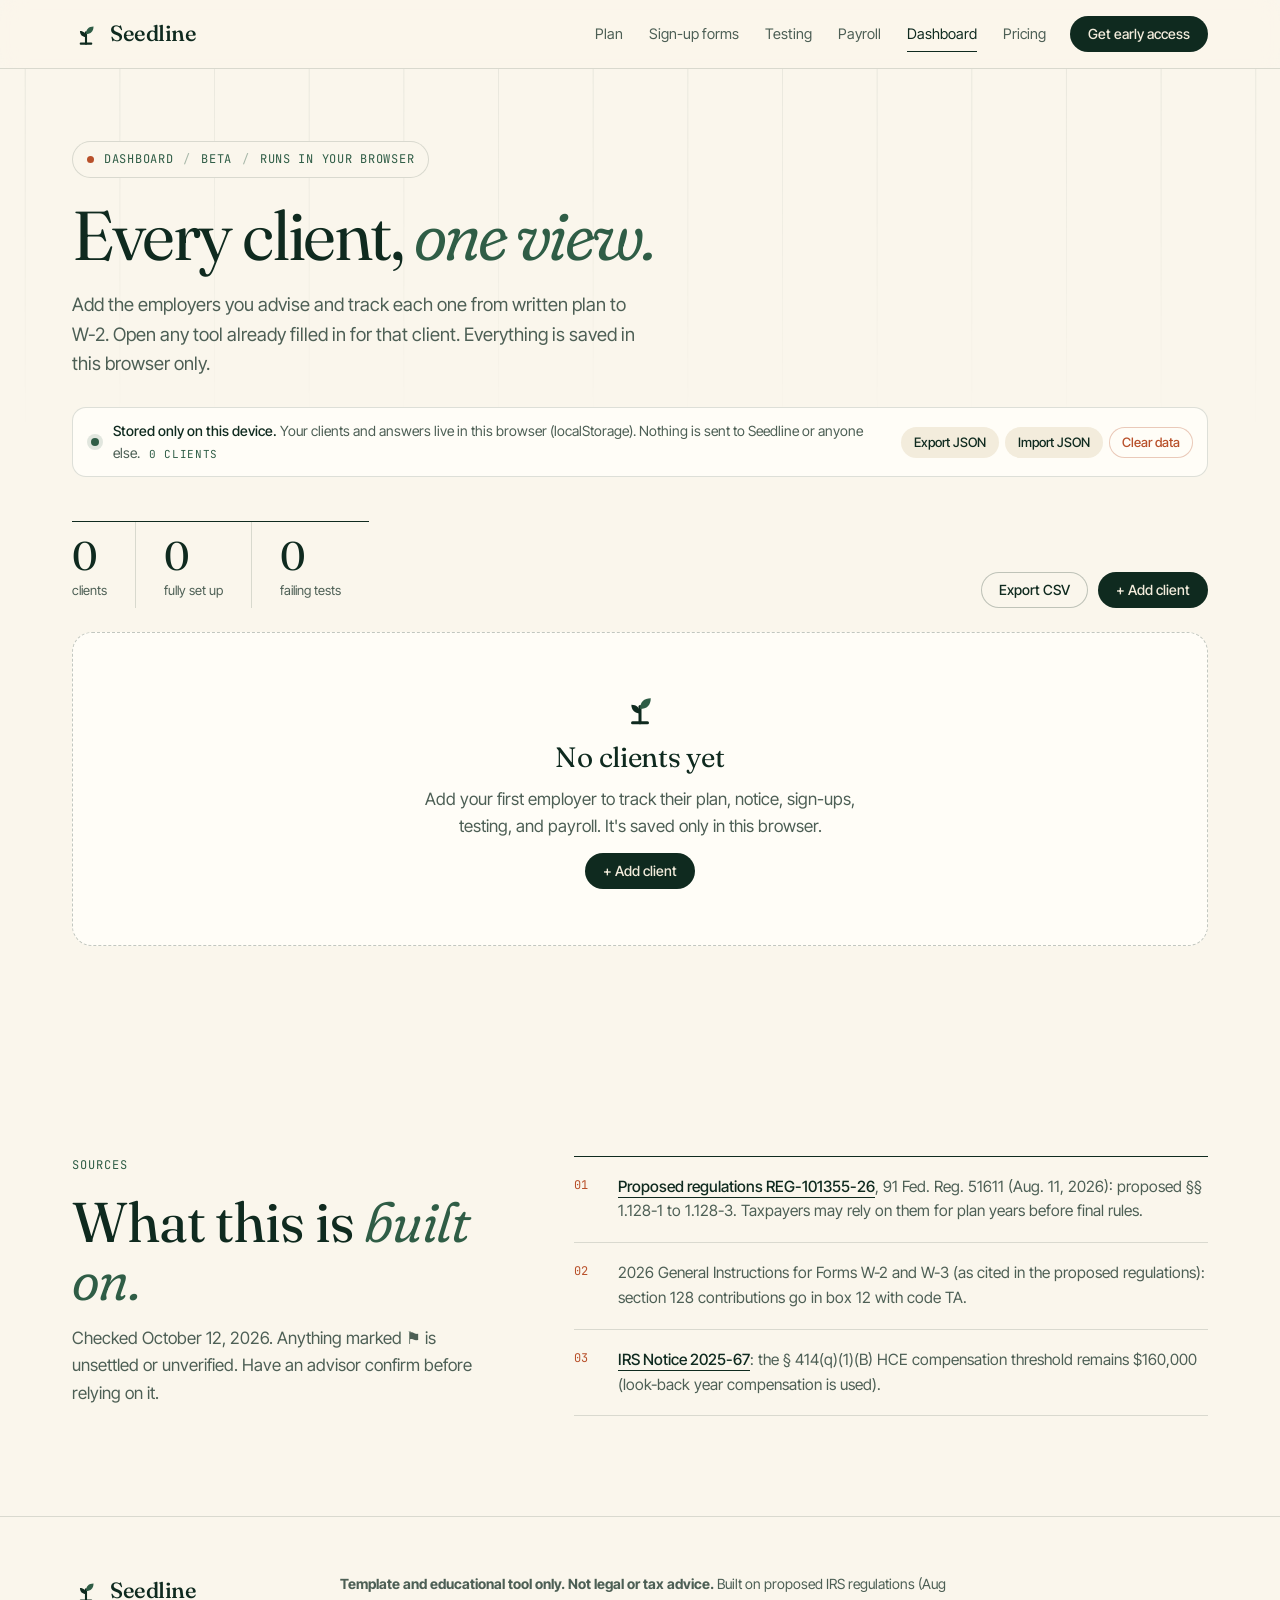
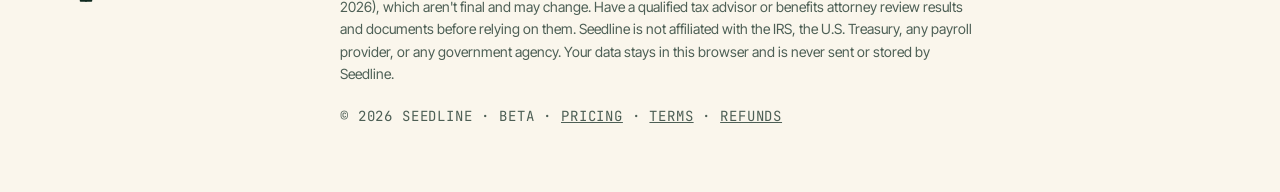
==== commit 9a45b295: "Pricing/terms links on tool pages" ====
--- a/app/index.html
+++ b/app/index.html
@@ -8,15 +8,14 @@
 <svg width="0" height="0" style="position:absolute" aria-hidden="true"><defs><symbol id="mark" viewBox="0 0 32 32"><path d="M16 27V14" stroke="currentColor" stroke-width="2.4" stroke-linecap="round" fill="none"/><path d="M16 16c0-5.5 3.2-8.6 8.6-8.6 0 5.5-3.1 8.6-8.6 8.6z" fill="var(--leaf,#e8ff6b)"/><path d="M16 19.5c0-4.3-2.6-6.9-6.9-6.9 0 4.3 2.6 6.9 6.9 6.9z" fill="currentColor"/><path d="M10 27h12" stroke="currentColor" stroke-width="2.4" stroke-linecap="round"/></symbol></defs></svg>
 <header class="nav noprint"><div class="wrap navin">
 <a class="logo" href="../" aria-label="Seedline home"><svg class="logomark"><use href="#mark"/></svg><span>Seedline</span></a>
-<nav aria-label="Primary"><a href="../plan/">Plan</a><a href="../enroll/">Sign-up forms</a><a href="../test/">Testing</a><a href="../payroll/">Payroll</a><a href="../app/" aria-current=page>Dashboard</a></nav>
+<nav aria-label="Primary"><a href="../plan/">Plan</a><a href="../enroll/">Sign-up forms</a><a href="../test/">Testing</a><a href="../payroll/">Payroll</a><a href="../app/" aria-current=page>Dashboard</a><a href="../pricing/">Pricing</a></nav>
 <a class="btn sm" href="../#signup">Get early access</a></div></header>
 <main id="main">
 <section class="phead noprint"><div class="wrap">
 <p class="eyebrow"><span class="dot"></span>Dashboard <span class="sep">/</span> Beta <span class="sep">/</span> Runs in your browser</p>
 <h1 class="ph1">Every client, <em>one view.</em></h1>
 <p class="lead">Add the employers you advise and track each one from written plan to W-2. Open any tool already filled in for that client. Everything is saved in this browser only.</p>
-<div class="pickrow" id="pick"></div>
-<div class="databar" id="databar"></div>
+<div class="pickrow" id="pick"></div><div class="databar" id="databar"></div>
 </div></section>
 <section class="builder noprint"><div class="wrap">
 <div class="dhead"><div class="kpis" id="kpis"></div><div class="tbtns"><button class="btn ghost sm" id="expcsv">Export CSV</button><button class="btn sm" id="new">+ Add client</button></div></div>
@@ -34,6 +33,6 @@
 </main>
 <footer class="noprint"><div class="wrap foot">
 <a class="logo" href="../"><svg class="logomark"><use href="#mark"/></svg><span>Seedline</span></a>
-<p><b>Template and educational tool only. Not legal or tax advice.</b> Built on proposed IRS regulations (Aug 2026), which aren't final and may change. Have a qualified tax advisor or benefits attorney review results and documents before relying on them. Seedline is not affiliated with the IRS, the U.S. Treasury, any payroll provider, or any government agency. Your data stays in this browser and is never sent or stored by Seedline.</p><p class="mono small">© 2026 Seedline · Beta</p></div></footer>
+<p><b>Template and educational tool only. Not legal or tax advice.</b> Built on proposed IRS regulations (Aug 2026), which aren't final and may change. Have a qualified tax advisor or benefits attorney review results and documents before relying on them. Seedline is not affiliated with the IRS, the U.S. Treasury, any payroll provider, or any government agency. Your data stays in this browser and is never sent or stored by Seedline.</p><p class="mono small flinks">© 2026 Seedline · Beta · <a href="../pricing/">Pricing</a> · <a href="../terms/">Terms</a> · <a href="../refunds/">Refunds</a></p></div></footer>
 <script src="../assets/store.js"></script><script src="app.js"></script>
 </body></html>
--- a/assets/app.css
+++ b/assets/app.css
@@ -39,3 +39,23 @@
 @media (max-width:980px){.mgrid{grid-template-columns:minmax(0,1fr)}.mgrid>*{min-width:0}.side{position:static}.tools{grid-template-columns:1fr 1fr}.tools a:nth-child(3){border-left:0;padding-left:0}.tools a{border-top:1px solid var(--line)}}
 @media (max-width:640px){.tools{grid-template-columns:1fr}.tools a,.tools a+a{padding:16px 0;border-left:0}.databar{padding:14px}.picker select{max-width:170px}}
 @media print{.databar,.pickrow,#toast,.side,.nav,footer,.srcs,.phead{display:none!important}.out2{background:none;padding:0}.mgrid{display:block}}
+.gatecard{max-width:560px;margin:0 auto;background:#fffdf7;border:1px solid var(--line);border-radius:20px;padding:40px}.gatecard form{margin-top:24px}
+.flinks a{color:inherit}
+/* pricing */
+.plans{display:grid;grid-template-columns:1fr 1fr;gap:20px;max-width:1000px}
+.plan{background:#fffdf7;border:1px solid var(--line);border-radius:22px;padding:36px 36px 32px;display:flex;flex-direction:column;gap:18px;position:relative}
+.plan.dark{background:var(--ink);color:var(--cream);border-color:var(--ink)}
+.plan .mono{color:var(--clay)}.plan.dark .mono{color:var(--sprout)}
+.plan h3{font-size:30px}.plan .for{color:var(--mut);font-size:15px}.plan.dark .for{color:rgba(243,236,220,.7)}
+.price{display:flex;align-items:baseline;gap:8px;border-top:1px solid var(--line);padding-top:18px}.plan.dark .price{border-color:rgba(243,236,220,.18)}
+.price b{font-family:var(--serif);font-weight:400;font-size:64px;line-height:1;letter-spacing:-.03em}.price span{color:var(--mut);font-size:15px}.plan.dark .price span{color:rgba(243,236,220,.65)}
+.incl{list-style:none;margin:0;padding:0;display:grid;gap:10px;flex:1}
+.incl li{display:grid;grid-template-columns:20px 1fr;gap:10px;font-size:15px}
+.incl li::before{content:"";width:16px;height:16px;border-radius:50%;background:var(--sprout);margin-top:3px;box-shadow:inset 0 0 0 4px var(--sprout),inset 0 0 0 10px var(--ink)}
+.plan:not(.dark) .incl li::before{background:var(--ink);box-shadow:none;width:6px;height:6px;margin:9px 5px 0}
+.plan .btn{justify-content:center}.btn[aria-disabled=true]{opacity:.55;cursor:not-allowed;transform:none!important;box-shadow:none!important}
+.tag{position:absolute;top:-12px;right:28px;background:var(--sprout);color:var(--ink);font-family:var(--mono);font-size:10.5px;letter-spacing:.06em;text-transform:uppercase;padding:6px 11px;border-radius:999px}
+.fine{font-size:13.5px;color:var(--mut);margin-top:22px;max-width:70ch}
+.legal{max-width:760px}.legal h2{font-size:26px;margin:40px 0 10px}.legal p,.legal li{color:var(--ink);font-size:16px;margin-top:10px}.legal ul{padding-left:20px}
+.tmpl{background:rgba(184,80,42,.08);color:var(--clay);border-radius:14px;padding:16px 20px;font-size:15px;margin-bottom:12px}
+@media (max-width:820px){.plans{grid-template-columns:1fr}.plan{padding:28px 24px}.price b{font-size:52px}}
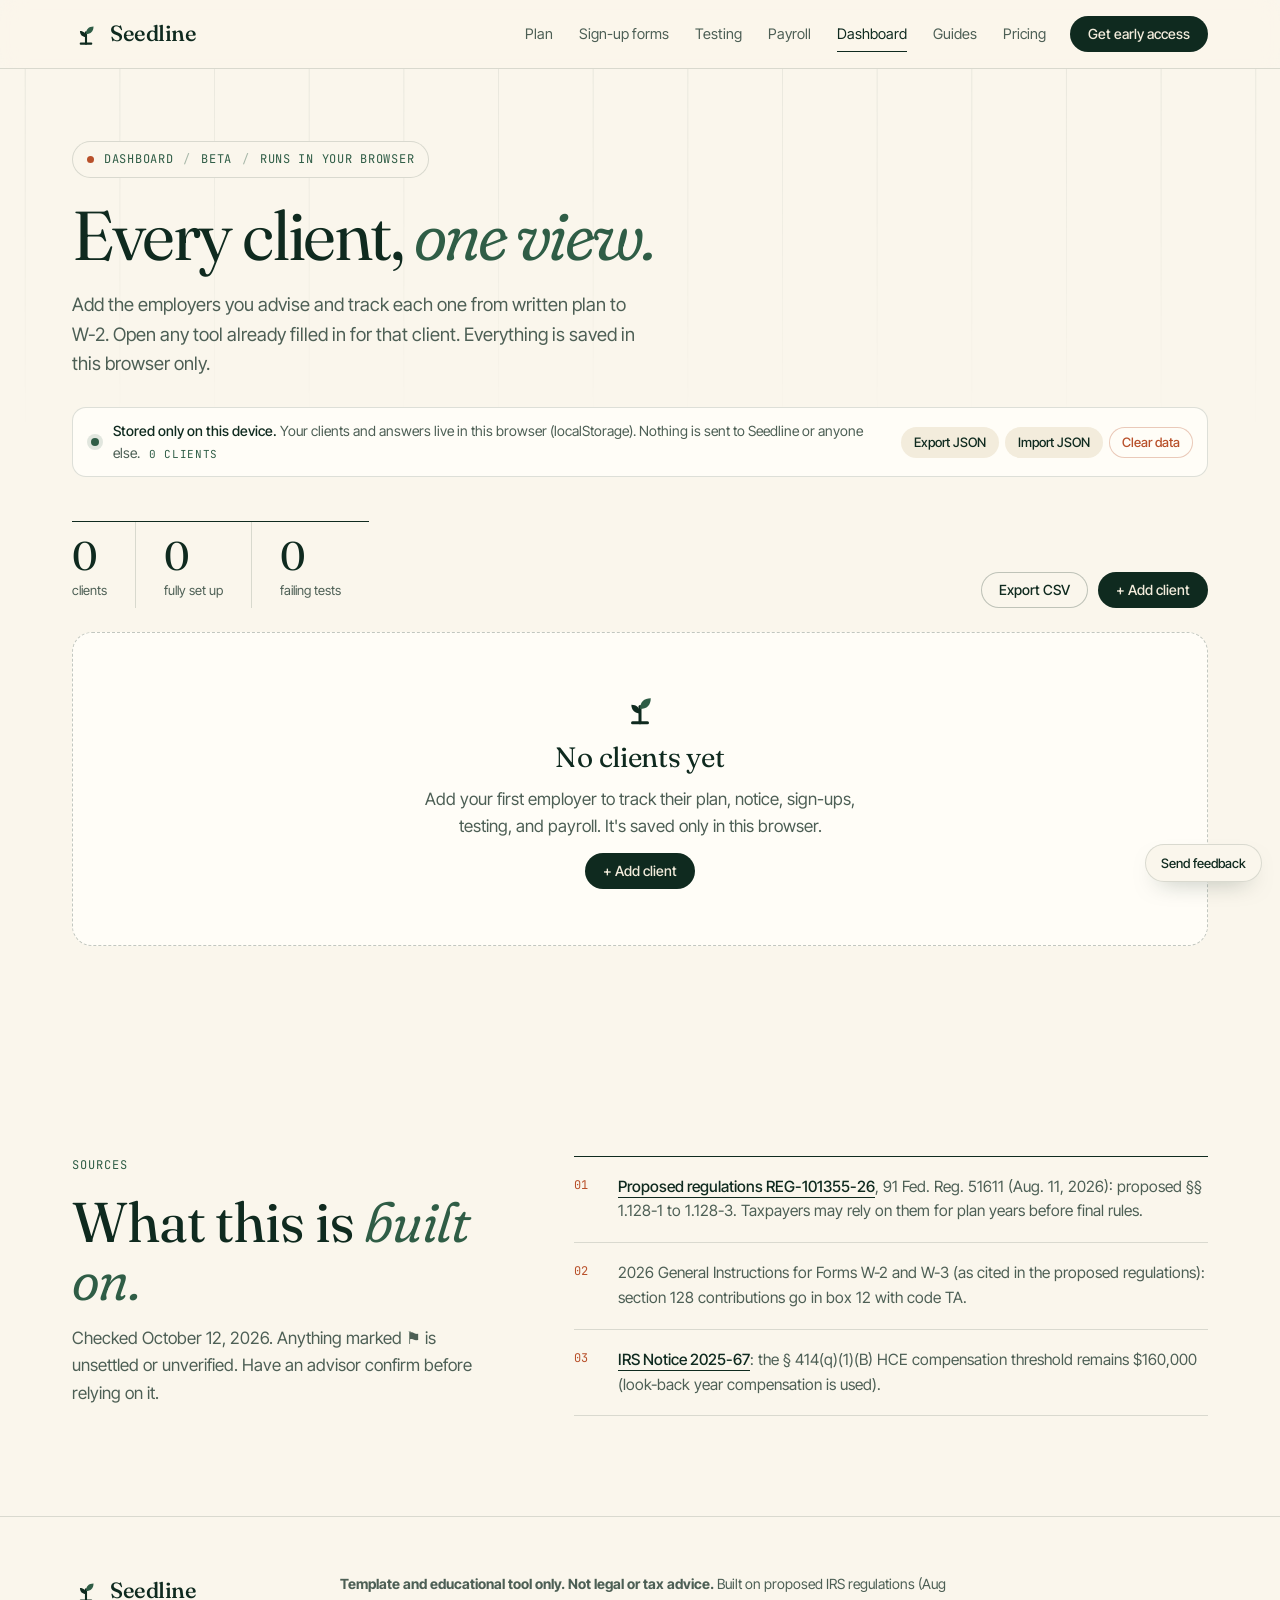
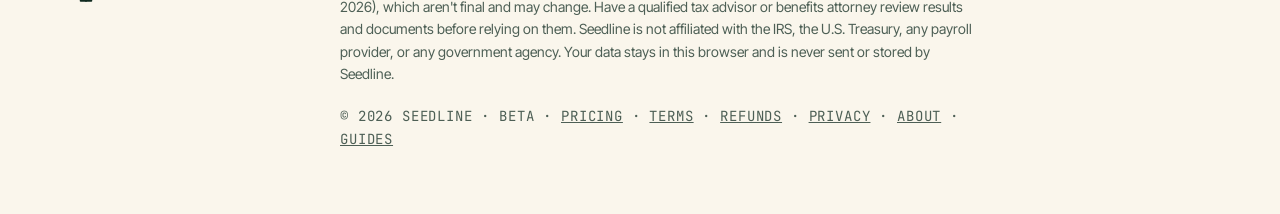
==== commit 226743f1: "OG tags and footer links on dashboard, terms, refunds" ====
--- a/app/index.html
+++ b/app/index.html
@@ -1,5 +1,5 @@
 <!doctype html><html lang="en"><head><meta charset="utf-8"><meta name="viewport" content="width=device-width,initial-scale=1">
-<title>Accountant dashboard | Seedline</title><meta name="description" content="Track Trump Account contribution programs across all your client employers: plan, notice, sign-ups, testing, payroll, and deadlines."><meta name="theme-color" content="#0f2a1f">
+<title>Accountant dashboard | Seedline</title><meta name="description" content="Track Trump Account contribution programs across all your client employers: plan, notice, sign-ups, testing, payroll, and deadlines."><meta name="theme-color" content="#0f2a1f"><link rel="canonical" href="https://kobe813.github.io/seedline/app/"><meta property="og:type" content="website"><meta property="og:site_name" content="Seedline"><meta property="og:title" content="Accountant dashboard | Seedline"><meta property="og:description" content="Track Trump Account contribution programs across all your client employers: plan, notice, sign-ups, testing, payroll, and deadlines."><meta property="og:url" content="https://kobe813.github.io/seedline/app/"><meta property="og:image" content="https://kobe813.github.io/seedline/og.png"><meta property="og:image:width" content="1200"><meta property="og:image:height" content="630"><meta name="twitter:card" content="summary_large_image">
 <link rel="preconnect" href="https://fonts.googleapis.com"><link rel="preconnect" href="https://fonts.gstatic.com" crossorigin>
 <link href="https://fonts.googleapis.com/css2?family=Fraunces:ital,opsz,wght@0,9..144,300..700;1,9..144,300..600&family=Inter+Tight:wght@400;500;600&family=JetBrains+Mono:wght@400;500&display=swap" rel="stylesheet">
 <link rel="icon" href="data:image/svg+xml,%3Csvg xmlns='http://www.w3.org/2000/svg' viewBox='0 0 32 32'%3E%3Crect width='32' height='32' rx='8' fill='%230f2a1f'/%3E%3Cpath d='M16 26V14' stroke='%23f3ecdc' stroke-width='2.4' stroke-linecap='round'/%3E%3Cpath d='M16 16c0-5 3-8 8-8 0 5-3 8-8 8z' fill='%23e8ff6b'/%3E%3Cpath d='M16 19c0-4-2.5-6.5-6.5-6.5 0 4 2.5 6.5 6.5 6.5z' fill='%23f3ecdc'/%3E%3C/svg%3E">
@@ -8,7 +8,7 @@
 <svg width="0" height="0" style="position:absolute" aria-hidden="true"><defs><symbol id="mark" viewBox="0 0 32 32"><path d="M16 27V14" stroke="currentColor" stroke-width="2.4" stroke-linecap="round" fill="none"/><path d="M16 16c0-5.5 3.2-8.6 8.6-8.6 0 5.5-3.1 8.6-8.6 8.6z" fill="var(--leaf,#e8ff6b)"/><path d="M16 19.5c0-4.3-2.6-6.9-6.9-6.9 0 4.3 2.6 6.9 6.9 6.9z" fill="currentColor"/><path d="M10 27h12" stroke="currentColor" stroke-width="2.4" stroke-linecap="round"/></symbol></defs></svg>
 <header class="nav noprint"><div class="wrap navin">
 <a class="logo" href="../" aria-label="Seedline home"><svg class="logomark"><use href="#mark"/></svg><span>Seedline</span></a>
-<nav aria-label="Primary"><a href="../plan/">Plan</a><a href="../enroll/">Sign-up forms</a><a href="../test/">Testing</a><a href="../payroll/">Payroll</a><a href="../app/" aria-current=page>Dashboard</a><a href="../pricing/">Pricing</a></nav>
+<nav aria-label="Primary"><a href="../plan/">Plan</a><a href="../enroll/">Sign-up forms</a><a href="../test/">Testing</a><a href="../payroll/">Payroll</a><a href="../app/" aria-current=page>Dashboard</a><a href="../guides/">Guides</a><a href="../pricing/">Pricing</a></nav>
 <a class="btn sm" href="../#signup">Get early access</a></div></header>
 <main id="main">
 <section class="phead noprint"><div class="wrap">
@@ -33,6 +33,6 @@
 </main>
 <footer class="noprint"><div class="wrap foot">
 <a class="logo" href="../"><svg class="logomark"><use href="#mark"/></svg><span>Seedline</span></a>
-<p><b>Template and educational tool only. Not legal or tax advice.</b> Built on proposed IRS regulations (Aug 2026), which aren't final and may change. Have a qualified tax advisor or benefits attorney review results and documents before relying on them. Seedline is not affiliated with the IRS, the U.S. Treasury, any payroll provider, or any government agency. Your data stays in this browser and is never sent or stored by Seedline.</p><p class="mono small flinks">© 2026 Seedline · Beta · <a href="../pricing/">Pricing</a> · <a href="../terms/">Terms</a> · <a href="../refunds/">Refunds</a></p></div></footer>
-<script src="../assets/store.js"></script><script src="app.js"></script>
+<p><b>Template and educational tool only. Not legal or tax advice.</b> Built on proposed IRS regulations (Aug 2026), which aren't final and may change. Have a qualified tax advisor or benefits attorney review results and documents before relying on them. Seedline is not affiliated with the IRS, the U.S. Treasury, any payroll provider, or any government agency. Your data stays in this browser and is never sent or stored by Seedline.</p><p class="mono small flinks">© 2026 Seedline · Beta · <a href="../pricing/">Pricing</a> · <a href="../terms/">Terms</a> · <a href="../refunds/">Refunds</a> · <a href="../privacy/">Privacy</a> · <a href="../about/">About</a> · <a href="../guides/">Guides</a></p></div></footer>
+<div class="fbk noprint"><button type="button" class="fbbtn" onclick="this.nextElementSibling.showModal()">Send feedback</button><dialog class="fbdlg"><form action="https://formsubmit.co/dhruva@mail.grokbot.com" method="POST"><input type="hidden" name="_subject" value="Seedline feedback"><input type="hidden" name="_captcha" value="false"><input type="text" name="_honey" style="display:none" tabindex="-1" autocomplete="off"><input type="hidden" name="page" class="fbpage"><p class="kicker">Feedback</p><h3>What should we fix or add?</h3><label class="fld"><span>Your feedback *</span><textarea name="feedback" rows="4" required></textarea></label><label class="fld"><span>Email (optional, if you want a reply)</span><input type="email" name="email"></label><div class="fbact"><button type="button" class="btn ghost sm" onclick="this.closest('dialog').close()">Cancel</button><button class="btn sm" type="submit" onclick="this.form.page.value=location.pathname">Send</button></div></form></dialog></div><script src="../assets/store.js"></script><script src="app.js"></script>
 </body></html>
--- a/assets/app.css
+++ b/assets/app.css
@@ -59,3 +59,27 @@
 .legal{max-width:760px}.legal h2{font-size:26px;margin:40px 0 10px}.legal p,.legal li{color:var(--ink);font-size:16px;margin-top:10px}.legal ul{padding-left:20px}
 .tmpl{background:rgba(184,80,42,.08);color:var(--clay);border-radius:14px;padding:16px 20px;font-size:15px;margin-bottom:12px}
 @media (max-width:820px){.plans{grid-template-columns:1fr}.plan{padding:28px 24px}.price b{font-size:52px}}
+.fbk{position:fixed;right:18px;bottom:18px;z-index:40}
+.fbbtn{font:500 13px var(--sans);background:var(--paper);color:var(--ink);border:1px solid var(--line);border-radius:999px;padding:10px 15px;cursor:pointer;box-shadow:0 10px 24px -14px rgba(15,42,31,.5);transition:all .2s}.fbbtn:hover{background:var(--sprout);border-color:var(--sprout)}
+.fbdlg{border:0;border-radius:20px;padding:28px;width:min(460px,calc(100vw - 32px));background:#fffdf7;color:var(--ink);box-shadow:0 40px 80px -30px rgba(15,42,31,.5)}
+.fbdlg::backdrop{background:rgba(15,42,31,.45);backdrop-filter:blur(2px)}.fbdlg h3{margin-bottom:18px}
+.fbdlg textarea,.intent textarea{font:inherit;font-size:16px;color:var(--ink);background:var(--paper);border:1px solid rgba(15,42,31,.2);border-radius:12px;padding:12px 14px;resize:vertical}
+.fbact{display:flex;justify-content:flex-end;gap:8px}
+/* guides & prose */
+.prose{max-width:720px}.prose h2{font-size:clamp(26px,2.6vw,34px);margin:48px 0 12px}.prose h3{font-size:21px;margin:28px 0 8px}
+.prose p,.prose li{font-size:17px;margin-top:12px;color:var(--ink)}.prose ul,.prose ol{padding-left:22px}.prose li{margin-top:6px}
+.prose .note{background:var(--cream);border-left:3px solid var(--clay);padding:14px 18px;border-radius:0 12px 12px 0;font-size:15.5px}
+.prose .tool{display:flex;justify-content:space-between;align-items:center;gap:16px;background:var(--ink);color:var(--cream);border-radius:16px;padding:18px 22px;margin:28px 0;text-decoration:none}.prose .tool b{font-family:var(--serif);font-weight:400;font-size:20px}.prose .tool span{color:var(--sprout);font-family:var(--mono);font-size:12px;text-transform:uppercase;letter-spacing:.06em}
+.prose table{width:100%;border-collapse:collapse;margin-top:14px;font-size:15px}.prose th,.prose td{text-align:left;padding:10px 8px;border-bottom:1px solid var(--line);vertical-align:top}.prose th{font-family:var(--mono);font-size:11px;text-transform:uppercase;letter-spacing:.06em;color:var(--mut);border-bottom-color:var(--ink)}
+.meta2{font-family:var(--mono);font-size:12px;letter-spacing:.04em;color:var(--mut);text-transform:uppercase}
+.glist{display:grid;grid-template-columns:repeat(3,1fr);gap:18px}
+.gcard{background:#fffdf7;border:1px solid var(--line);border-radius:20px;padding:28px;text-decoration:none;display:grid;gap:12px;align-content:start;transition:transform .3s var(--ease),box-shadow .3s}
+.gcard:hover{transform:translateY(-4px);box-shadow:0 30px 50px -36px rgba(15,42,31,.45)}.gcard .mono{color:var(--clay)}.gcard h3{font-size:24px}.gcard p{color:var(--mut);font-size:15px}
+.intent{background:var(--ink);color:var(--cream);border-radius:24px;padding:40px;display:grid;grid-template-columns:.9fr 1.1fr;gap:48px;margin-top:56px;scroll-margin-top:90px}
+.intent h2{font-size:clamp(30px,3.4vw,44px)}.intent h2 em{color:var(--sprout)}.intent .sub{color:rgba(243,236,220,.75)}.intent .kicker{color:var(--sprout)}
+.intent form{display:grid;gap:12px}.intent .row{gap:12px}.intent .fl{margin:0}
+.intent .btn{justify-content:center}
+.beta{display:inline-flex;gap:8px;align-items:center;background:var(--sprout);color:var(--ink);font-family:var(--mono);font-size:11px;letter-spacing:.06em;text-transform:uppercase;padding:7px 12px;border-radius:999px;margin-top:20px}
+@media (max-width:900px){.glist{grid-template-columns:1fr}.intent{grid-template-columns:1fr;padding:28px 22px;gap:24px}}
+.plan .jfree{align-self:center;font-size:14px;margin-top:-6px}.plan.dark .jfree{color:var(--cream)}
+.sent{background:var(--sprout);color:var(--ink);border-radius:10px;padding:10px 14px;font-size:14px}
